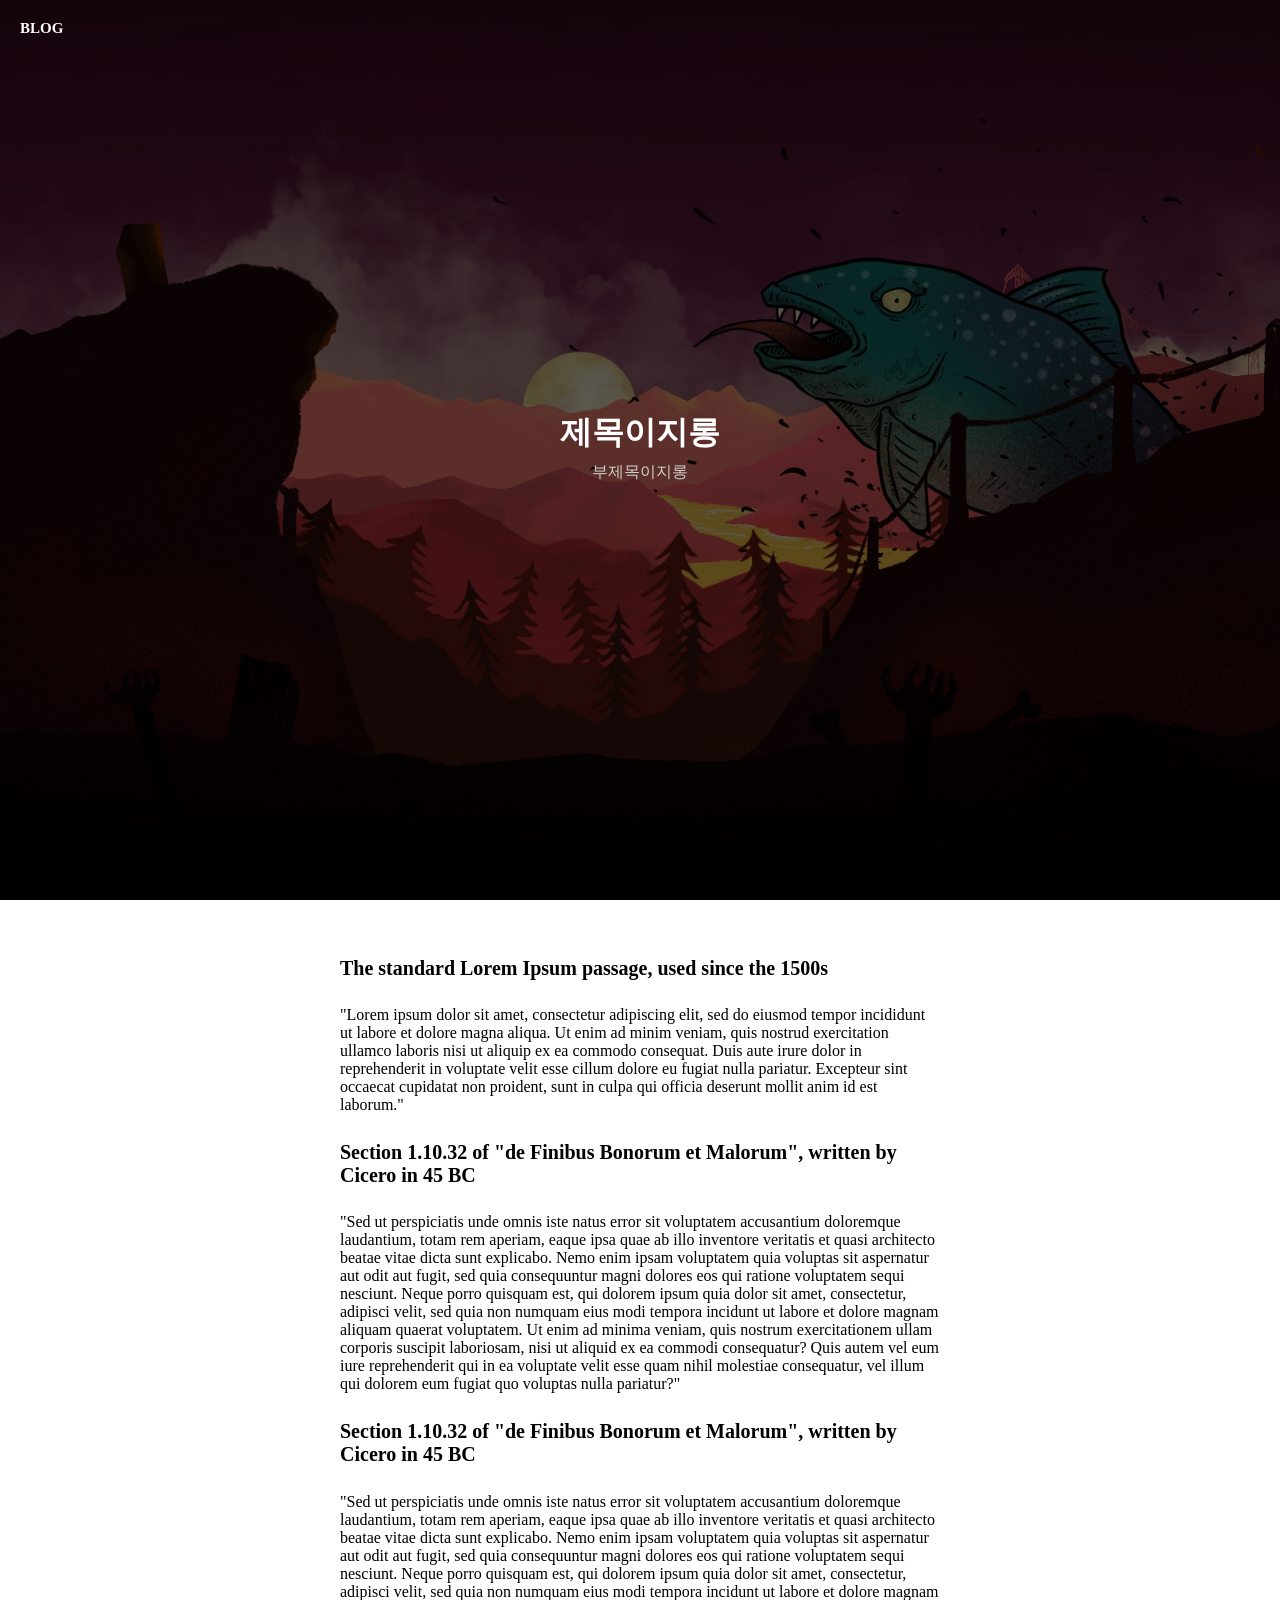
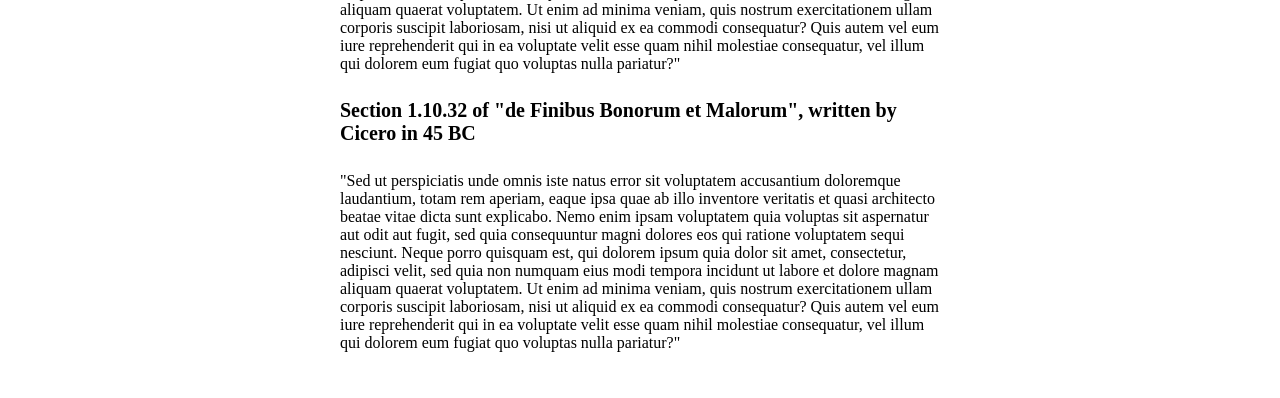
==== chapter6/index.html @ 48b96dbf "챕터 6 학습" ====
<!DOCTYPE html>
<html lang="en">
  <head>
    <meta charset="UTF-8" />
    <meta http-equiv="X-UA-Compatible" content="IE=edge" />
    <meta name="viewport" content="width=device-width, initial-scale=1.0" />
    <title>Blog</title>
    <link rel="stylesheet" href="./css/index.css" />
    <script src="./js/index.js" defer></script>
  </head>
  <body>
    <header class="">
      <div class="headerWrap">
        <h1>BLOG</h1>
      </div>
      <div class="progressWrap">
        <div class="bar"></div>
      </div>
    </header>
    <div class="coverWrap">
      <div class="dimd"></div>
      <div class="coverTitle">
        <h1>제목이지롱</h1>
        <p>부제목이지롱</p>
      </div>
    </div>
    <div class="contWrap">
      <div class="contentInnerWrap">
        <h4>The standard Lorem Ipsum passage, used since the 1500s</h4>
        <p>
          "Lorem ipsum dolor sit amet, consectetur adipiscing elit,
          sed do eiusmod tempor incididunt ut labore et dolore magna
          aliqua. Ut enim ad minim veniam, quis nostrud exercitation
          ullamco laboris nisi ut aliquip ex ea commodo consequat.
          Duis aute irure dolor in reprehenderit in voluptate velit
          esse cillum dolore eu fugiat nulla pariatur. Excepteur sint
          occaecat cupidatat non proident, sunt in culpa qui officia
          deserunt mollit anim id est laborum."
        </p>
        <h4>
          Section 1.10.32 of "de Finibus Bonorum et Malorum", written
          by Cicero in 45 BC
        </h4>
        <p>
          "Sed ut perspiciatis unde omnis iste natus error sit
          voluptatem accusantium doloremque laudantium, totam rem
          aperiam, eaque ipsa quae ab illo inventore veritatis et
          quasi architecto beatae vitae dicta sunt explicabo. Nemo
          enim ipsam voluptatem quia voluptas sit aspernatur aut odit
          aut fugit, sed quia consequuntur magni dolores eos qui
          ratione voluptatem sequi nesciunt. Neque porro quisquam est,
          qui dolorem ipsum quia dolor sit amet, consectetur, adipisci
          velit, sed quia non numquam eius modi tempora incidunt ut
          labore et dolore magnam aliquam quaerat voluptatem. Ut enim
          ad minima veniam, quis nostrum exercitationem ullam corporis
          suscipit laboriosam, nisi ut aliquid ex ea commodi
          consequatur? Quis autem vel eum iure reprehenderit qui in ea
          voluptate velit esse quam nihil molestiae consequatur, vel
          illum qui dolorem eum fugiat quo voluptas nulla pariatur?"
        </p>
        <h4>
          Section 1.10.32 of "de Finibus Bonorum et Malorum", written
          by Cicero in 45 BC
        </h4>
        <p>
          "Sed ut perspiciatis unde omnis iste natus error sit
          voluptatem accusantium doloremque laudantium, totam rem
          aperiam, eaque ipsa quae ab illo inventore veritatis et
          quasi architecto beatae vitae dicta sunt explicabo. Nemo
          enim ipsam voluptatem quia voluptas sit aspernatur aut odit
          aut fugit, sed quia consequuntur magni dolores eos qui
          ratione voluptatem sequi nesciunt. Neque porro quisquam est,
          qui dolorem ipsum quia dolor sit amet, consectetur, adipisci
          velit, sed quia non numquam eius modi tempora incidunt ut
          labore et dolore magnam aliquam quaerat voluptatem. Ut enim
          ad minima veniam, quis nostrum exercitationem ullam corporis
          suscipit laboriosam, nisi ut aliquid ex ea commodi
          consequatur? Quis autem vel eum iure reprehenderit qui in ea
          voluptate velit esse quam nihil molestiae consequatur, vel
          illum qui dolorem eum fugiat quo voluptas nulla pariatur?"
        </p>
        <h4>
          Section 1.10.32 of "de Finibus Bonorum et Malorum", written
          by Cicero in 45 BC
        </h4>
        <p>
          "Sed ut perspiciatis unde omnis iste natus error sit
          voluptatem accusantium doloremque laudantium, totam rem
          aperiam, eaque ipsa quae ab illo inventore veritatis et
          quasi architecto beatae vitae dicta sunt explicabo. Nemo
          enim ipsam voluptatem quia voluptas sit aspernatur aut odit
          aut fugit, sed quia consequuntur magni dolores eos qui
          ratione voluptatem sequi nesciunt. Neque porro quisquam est,
          qui dolorem ipsum quia dolor sit amet, consectetur, adipisci
          velit, sed quia non numquam eius modi tempora incidunt ut
          labore et dolore magnam aliquam quaerat voluptatem. Ut enim
          ad minima veniam, quis nostrum exercitationem ullam corporis
          suscipit laboriosam, nisi ut aliquid ex ea commodi
          consequatur? Quis autem vel eum iure reprehenderit qui in ea
          voluptate velit esse quam nihil molestiae consequatur, vel
          illum qui dolorem eum fugiat quo voluptas nulla pariatur?"
        </p>
      </div>
    </div>
  </body>
</html>
---- chapter6/css/index.css ----
body {
    overflow-x: hidden;
    padding: 0;
    margin: 0;
}

header {
    position: absolute;
    top: 0;
    width: 100%;
    z-index: 1100;
}

.headerWrap {
    position: relative;
    padding: 10px 20px;
}
.headerWrap h1 {
    font-size: 15px;
    color: #fff;
}

.progressWrap {
    position: relative;
    top: 0;
    left: 0;
    width: 100%;
    height: 1px;
    background-color: #d0d0d0;
    display: none;
}
.bar {
    width: 0%;
    height: inherit;
    position: absolute;
    z-index: 100;
    background-color: black;
    transition: width 0.4s ease-out;
}
header.fixed {
    position: fixed;
    background: rgba(255, 255, 255, 0.8);
}
header.fixed .progressWrap {
    display: block;
}
header.fixed .headerWrap h1 {
    color: #000;
}

.coverWrap {
    position: fixed;
    top: 0;
    width: 100%;
    display: flex;
    justify-content: center;
    align-items: center;
    height: 400px;
    background: black url(../assets/images/bg.jpg) center center / cover no-repeat;
}
.dimd {
    position: absolute;
    width: 100%;
    height: inherit;
    background-color: rgba(0, 0, 0, 0.4);
}
.coverWrap:after {
    content: "";
    position: absolute;
    width: 100%;
    height: inherit;
    background-color: rgba(0, 0, 0, 0.4);
}

.coverTitle {
    position: relative;
    text-align: center;
    z-index: 100;
}
.coverTitle h1 {
    color: #fff;
    line-height: 18px;
}
.coverTitle p {
    color: #cecece;
}

.contWrap {
    position: relative;
    margin-top: 400px;
    z-index: 1000;
    background-color: #fff;
}
.contentInnerWrap {
    margin: 0 auto;
    max-width: 600px;
    padding: 30px;
}
h4 {
    font-size: 20px;
}
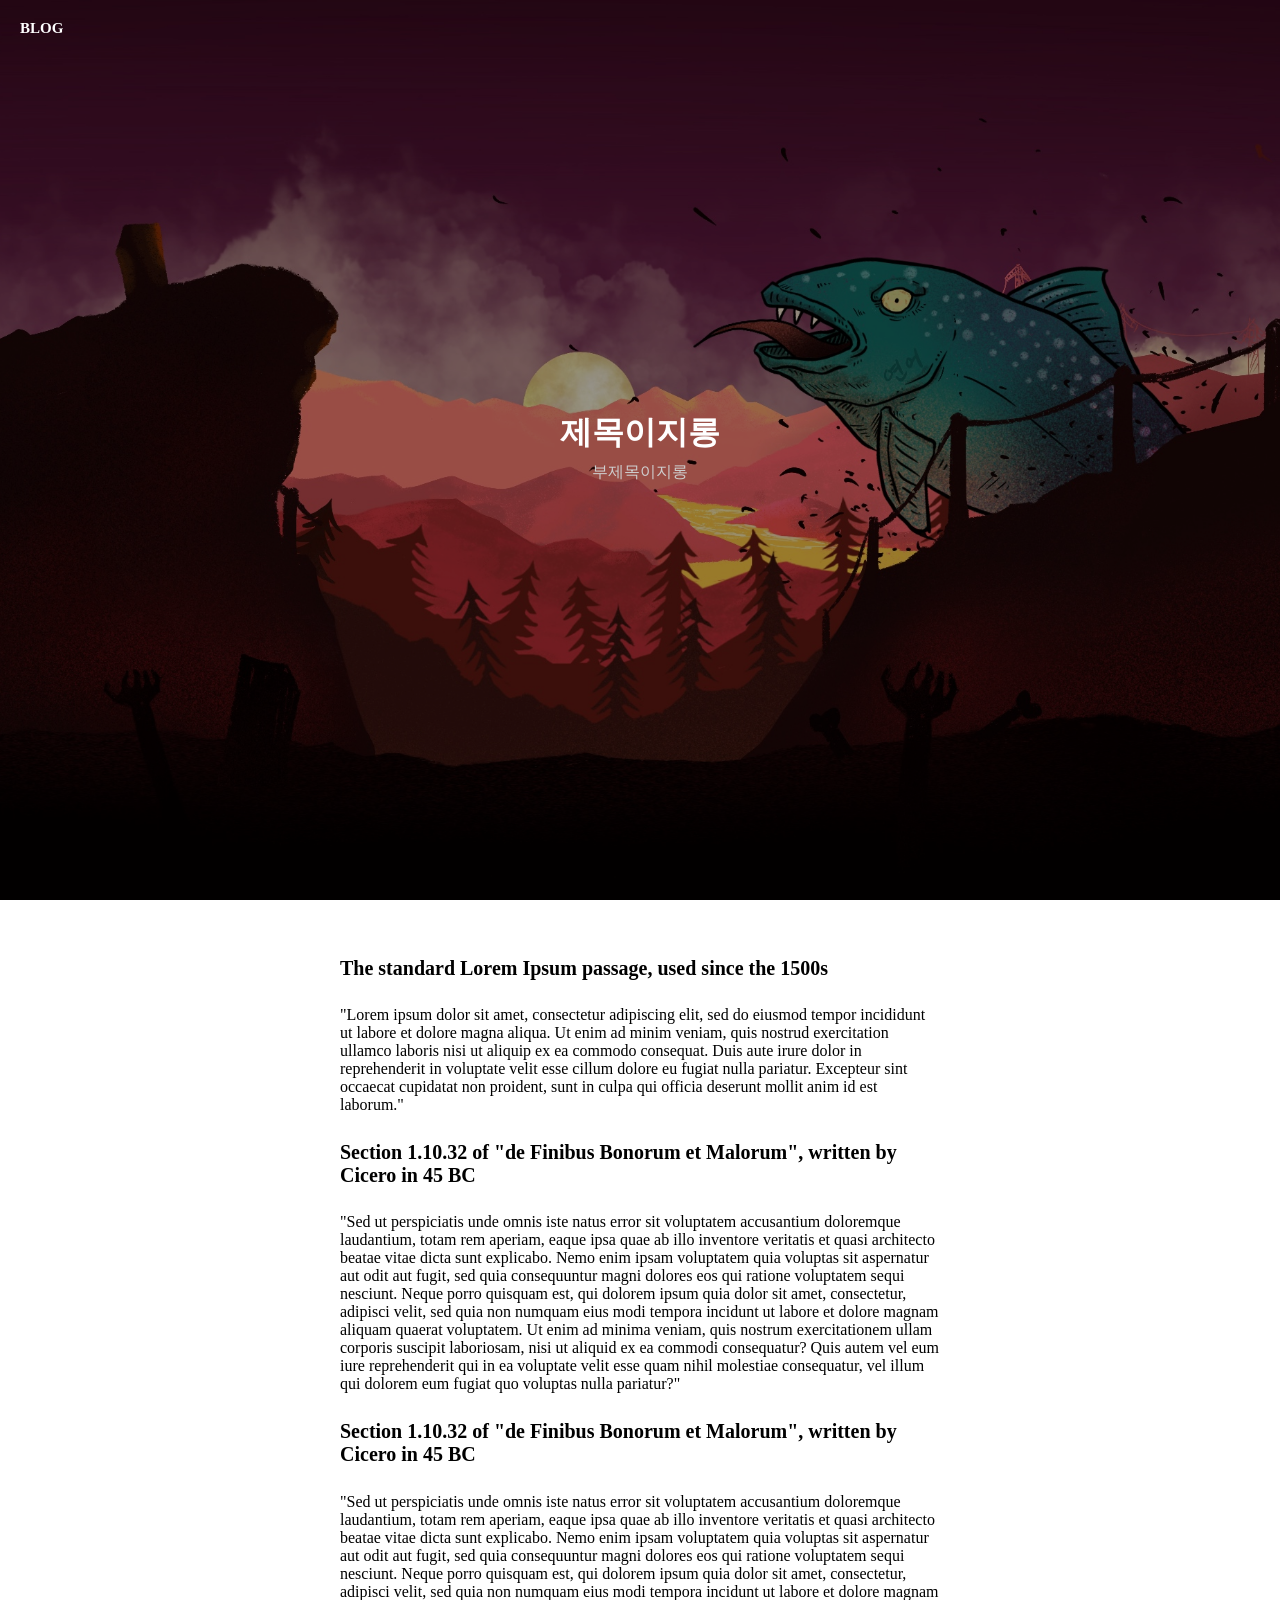
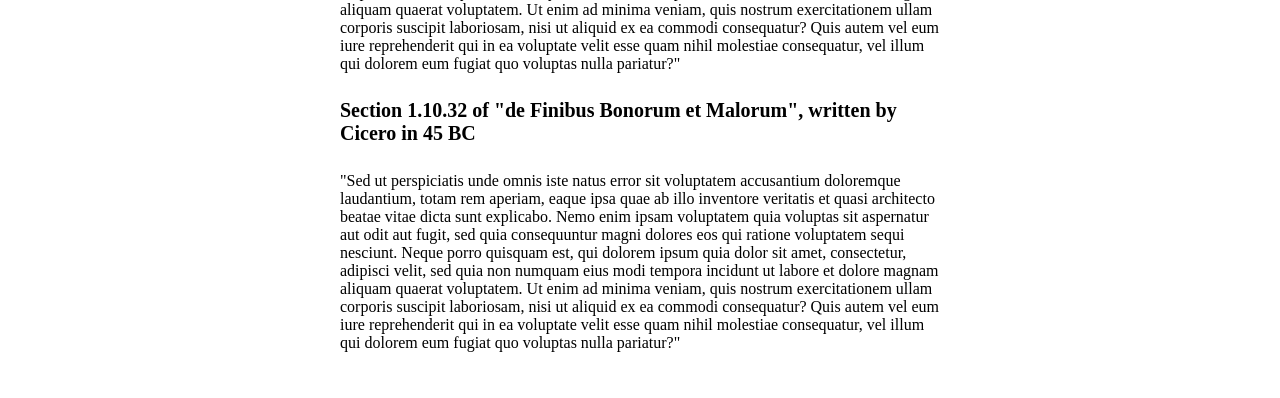
==== commit 19ddc9f1: "페럴렉스 페이지 수강 완료" ====
--- a/chapter6/index.html
+++ b/chapter6/index.html
@@ -28,77 +28,77 @@
       <div class="contentInnerWrap">
         <h4>The standard Lorem Ipsum passage, used since the 1500s</h4>
         <p>
-          "Lorem ipsum dolor sit amet, consectetur adipiscing elit,
-          sed do eiusmod tempor incididunt ut labore et dolore magna
-          aliqua. Ut enim ad minim veniam, quis nostrud exercitation
-          ullamco laboris nisi ut aliquip ex ea commodo consequat.
-          Duis aute irure dolor in reprehenderit in voluptate velit
-          esse cillum dolore eu fugiat nulla pariatur. Excepteur sint
-          occaecat cupidatat non proident, sunt in culpa qui officia
-          deserunt mollit anim id est laborum."
+            "Lorem ipsum dolor sit amet, consectetur adipiscing elit,
+            sed do eiusmod tempor incididunt ut labore et dolore magna
+            aliqua. Ut enim ad minim veniam, quis nostrud exercitation
+            ullamco laboris nisi ut aliquip ex ea commodo consequat.
+            Duis aute irure dolor in reprehenderit in voluptate velit
+            esse cillum dolore eu fugiat nulla pariatur. Excepteur sint
+            occaecat cupidatat non proident, sunt in culpa qui officia
+            deserunt mollit anim id est laborum."
         </p>
         <h4>
-          Section 1.10.32 of "de Finibus Bonorum et Malorum", written
-          by Cicero in 45 BC
+            Section 1.10.32 of "de Finibus Bonorum et Malorum", written
+            by Cicero in 45 BC
         </h4>
         <p>
-          "Sed ut perspiciatis unde omnis iste natus error sit
-          voluptatem accusantium doloremque laudantium, totam rem
-          aperiam, eaque ipsa quae ab illo inventore veritatis et
-          quasi architecto beatae vitae dicta sunt explicabo. Nemo
-          enim ipsam voluptatem quia voluptas sit aspernatur aut odit
-          aut fugit, sed quia consequuntur magni dolores eos qui
-          ratione voluptatem sequi nesciunt. Neque porro quisquam est,
-          qui dolorem ipsum quia dolor sit amet, consectetur, adipisci
-          velit, sed quia non numquam eius modi tempora incidunt ut
-          labore et dolore magnam aliquam quaerat voluptatem. Ut enim
-          ad minima veniam, quis nostrum exercitationem ullam corporis
-          suscipit laboriosam, nisi ut aliquid ex ea commodi
-          consequatur? Quis autem vel eum iure reprehenderit qui in ea
-          voluptate velit esse quam nihil molestiae consequatur, vel
-          illum qui dolorem eum fugiat quo voluptas nulla pariatur?"
+            "Sed ut perspiciatis unde omnis iste natus error sit
+            voluptatem accusantium doloremque laudantium, totam rem
+            aperiam, eaque ipsa quae ab illo inventore veritatis et
+            quasi architecto beatae vitae dicta sunt explicabo. Nemo
+            enim ipsam voluptatem quia voluptas sit aspernatur aut odit
+            aut fugit, sed quia consequuntur magni dolores eos qui
+            ratione voluptatem sequi nesciunt. Neque porro quisquam est,
+            qui dolorem ipsum quia dolor sit amet, consectetur, adipisci
+            velit, sed quia non numquam eius modi tempora incidunt ut
+            labore et dolore magnam aliquam quaerat voluptatem. Ut enim
+            ad minima veniam, quis nostrum exercitationem ullam corporis
+            suscipit laboriosam, nisi ut aliquid ex ea commodi
+            consequatur? Quis autem vel eum iure reprehenderit qui in ea
+            voluptate velit esse quam nihil molestiae consequatur, vel
+            illum qui dolorem eum fugiat quo voluptas nulla pariatur?"
         </p>
         <h4>
-          Section 1.10.32 of "de Finibus Bonorum et Malorum", written
-          by Cicero in 45 BC
+            Section 1.10.32 of "de Finibus Bonorum et Malorum", written
+            by Cicero in 45 BC
         </h4>
         <p>
-          "Sed ut perspiciatis unde omnis iste natus error sit
-          voluptatem accusantium doloremque laudantium, totam rem
-          aperiam, eaque ipsa quae ab illo inventore veritatis et
-          quasi architecto beatae vitae dicta sunt explicabo. Nemo
-          enim ipsam voluptatem quia voluptas sit aspernatur aut odit
-          aut fugit, sed quia consequuntur magni dolores eos qui
-          ratione voluptatem sequi nesciunt. Neque porro quisquam est,
-          qui dolorem ipsum quia dolor sit amet, consectetur, adipisci
-          velit, sed quia non numquam eius modi tempora incidunt ut
-          labore et dolore magnam aliquam quaerat voluptatem. Ut enim
-          ad minima veniam, quis nostrum exercitationem ullam corporis
-          suscipit laboriosam, nisi ut aliquid ex ea commodi
-          consequatur? Quis autem vel eum iure reprehenderit qui in ea
-          voluptate velit esse quam nihil molestiae consequatur, vel
-          illum qui dolorem eum fugiat quo voluptas nulla pariatur?"
+            "Sed ut perspiciatis unde omnis iste natus error sit
+            voluptatem accusantium doloremque laudantium, totam rem
+            aperiam, eaque ipsa quae ab illo inventore veritatis et
+            quasi architecto beatae vitae dicta sunt explicabo. Nemo
+            enim ipsam voluptatem quia voluptas sit aspernatur aut odit
+            aut fugit, sed quia consequuntur magni dolores eos qui
+            ratione voluptatem sequi nesciunt. Neque porro quisquam est,
+            qui dolorem ipsum quia dolor sit amet, consectetur, adipisci
+            velit, sed quia non numquam eius modi tempora incidunt ut
+            labore et dolore magnam aliquam quaerat voluptatem. Ut enim
+            ad minima veniam, quis nostrum exercitationem ullam corporis
+            suscipit laboriosam, nisi ut aliquid ex ea commodi
+            consequatur? Quis autem vel eum iure reprehenderit qui in ea
+            voluptate velit esse quam nihil molestiae consequatur, vel
+            illum qui dolorem eum fugiat quo voluptas nulla pariatur?"
         </p>
         <h4>
-          Section 1.10.32 of "de Finibus Bonorum et Malorum", written
-          by Cicero in 45 BC
+            Section 1.10.32 of "de Finibus Bonorum et Malorum", written
+            by Cicero in 45 BC
         </h4>
         <p>
-          "Sed ut perspiciatis unde omnis iste natus error sit
-          voluptatem accusantium doloremque laudantium, totam rem
-          aperiam, eaque ipsa quae ab illo inventore veritatis et
-          quasi architecto beatae vitae dicta sunt explicabo. Nemo
-          enim ipsam voluptatem quia voluptas sit aspernatur aut odit
-          aut fugit, sed quia consequuntur magni dolores eos qui
-          ratione voluptatem sequi nesciunt. Neque porro quisquam est,
-          qui dolorem ipsum quia dolor sit amet, consectetur, adipisci
-          velit, sed quia non numquam eius modi tempora incidunt ut
-          labore et dolore magnam aliquam quaerat voluptatem. Ut enim
-          ad minima veniam, quis nostrum exercitationem ullam corporis
-          suscipit laboriosam, nisi ut aliquid ex ea commodi
-          consequatur? Quis autem vel eum iure reprehenderit qui in ea
-          voluptate velit esse quam nihil molestiae consequatur, vel
-          illum qui dolorem eum fugiat quo voluptas nulla pariatur?"
+            "Sed ut perspiciatis unde omnis iste natus error sit
+            voluptatem accusantium doloremque laudantium, totam rem
+            aperiam, eaque ipsa quae ab illo inventore veritatis et
+            quasi architecto beatae vitae dicta sunt explicabo. Nemo
+            enim ipsam voluptatem quia voluptas sit aspernatur aut odit
+            aut fugit, sed quia consequuntur magni dolores eos qui
+            ratione voluptatem sequi nesciunt. Neque porro quisquam est,
+            qui dolorem ipsum quia dolor sit amet, consectetur, adipisci
+            velit, sed quia non numquam eius modi tempora incidunt ut
+            labore et dolore magnam aliquam quaerat voluptatem. Ut enim
+            ad minima veniam, quis nostrum exercitationem ullam corporis
+            suscipit laboriosam, nisi ut aliquid ex ea commodi
+            consequatur? Quis autem vel eum iure reprehenderit qui in ea
+            voluptate velit esse quam nihil molestiae consequatur, vel
+            illum qui dolorem eum fugiat quo voluptas nulla pariatur?"
         </p>
       </div>
     </div>
--- a/chapter6/css/index.css
+++ b/chapter6/css/index.css
@@ -1,101 +1,101 @@
 body {
-    overflow-x: hidden;
-    padding: 0;
-    margin: 0;
+  overflow-x: hidden;
+  padding: 0;
+  margin: 0;
 }
 
 header {
-    position: absolute;
-    top: 0;
-    width: 100%;
-    z-index: 1100;
+  position: absolute;
+  top: 0;
+  width: 100%;
+  z-index: 1100;
 }
 
 .headerWrap {
-    position: relative;
-    padding: 10px 20px;
+  position: relative;
+  padding: 10px 20px;
 }
 .headerWrap h1 {
-    font-size: 15px;
-    color: #fff;
+  font-size: 15px;
+  color: #fff;
 }
 
 .progressWrap {
-    position: relative;
-    top: 0;
-    left: 0;
-    width: 100%;
-    height: 1px;
-    background-color: #d0d0d0;
-    display: none;
+  position: relative;
+  top: 0;
+  left: 0;
+  width: 100%;
+  height: 1px;
+  background-color: #d0d0d0;
+  display: none;
 }
 .bar {
-    width: 0%;
-    height: inherit;
-    position: absolute;
-    z-index: 100;
-    background-color: black;
-    transition: width 0.4s ease-out;
+  width: 0%;
+  height: inherit;
+  position: absolute;
+  z-index: 100;
+  background-color: black;
+  transition: width 0.4s ease-out;
 }
 header.fixed {
-    position: fixed;
-    background: rgba(255, 255, 255, 0.8);
+  position: fixed;
+  background: rgba(255, 255, 255, 0.8);
 }
 header.fixed .progressWrap {
-    display: block;
+  display: block;
 }
 header.fixed .headerWrap h1 {
-    color: #000;
+  color: #000;
 }
 
 .coverWrap {
-    position: fixed;
-    top: 0;
-    width: 100%;
-    display: flex;
-    justify-content: center;
-    align-items: center;
-    height: 400px;
-    background: black url(../assets/images/bg.jpg) center center / cover no-repeat;
+  position: fixed;
+  top: 0;
+  width: 100%;
+  display: flex;
+  justify-content: center;
+  align-items: center;
+  /* height: 400px; */
+  background: black url(../assets/images/bg.jpg) center center / cover no-repeat;
 }
 .dimd {
-    position: absolute;
-    width: 100%;
-    height: inherit;
-    background-color: rgba(0, 0, 0, 0.4);
+  position: absolute;
+  width: 100%;
+  height: inherit;
+  background-color: rgba(0, 0, 0, 0.4);
 }
-.coverWrap:after {
-    content: "";
-    position: absolute;
-    width: 100%;
-    height: inherit;
-    background-color: rgba(0, 0, 0, 0.4);
-}
+/* .coverWrap:after {
+  content: "";
+  position: absolute;
+  width: 100%;
+  height: inherit;
+  background-color: rgba(0, 0, 0, 0.4);
+} */
 
 .coverTitle {
-    position: relative;
-    text-align: center;
-    z-index: 100;
+  position: relative;
+  text-align: center;
+  z-index: 100;
 }
 .coverTitle h1 {
-    color: #fff;
-    line-height: 18px;
+  color: #fff;
+  line-height: 18px;
 }
 .coverTitle p {
-    color: #cecece;
+  color: #cecece;
 }
 
 .contWrap {
-    position: relative;
-    margin-top: 400px;
-    z-index: 1000;
-    background-color: #fff;
+  position: relative;
+  /* margin-top: 400px; */
+  z-index: 1000;
+  background-color: #fff;
 }
 .contentInnerWrap {
-    margin: 0 auto;
-    max-width: 600px;
-    padding: 30px;
+  margin: 0 auto;
+  max-width: 600px;
+  padding: 30px;
 }
 h4 {
-    font-size: 20px;
+  font-size: 20px;
 }
